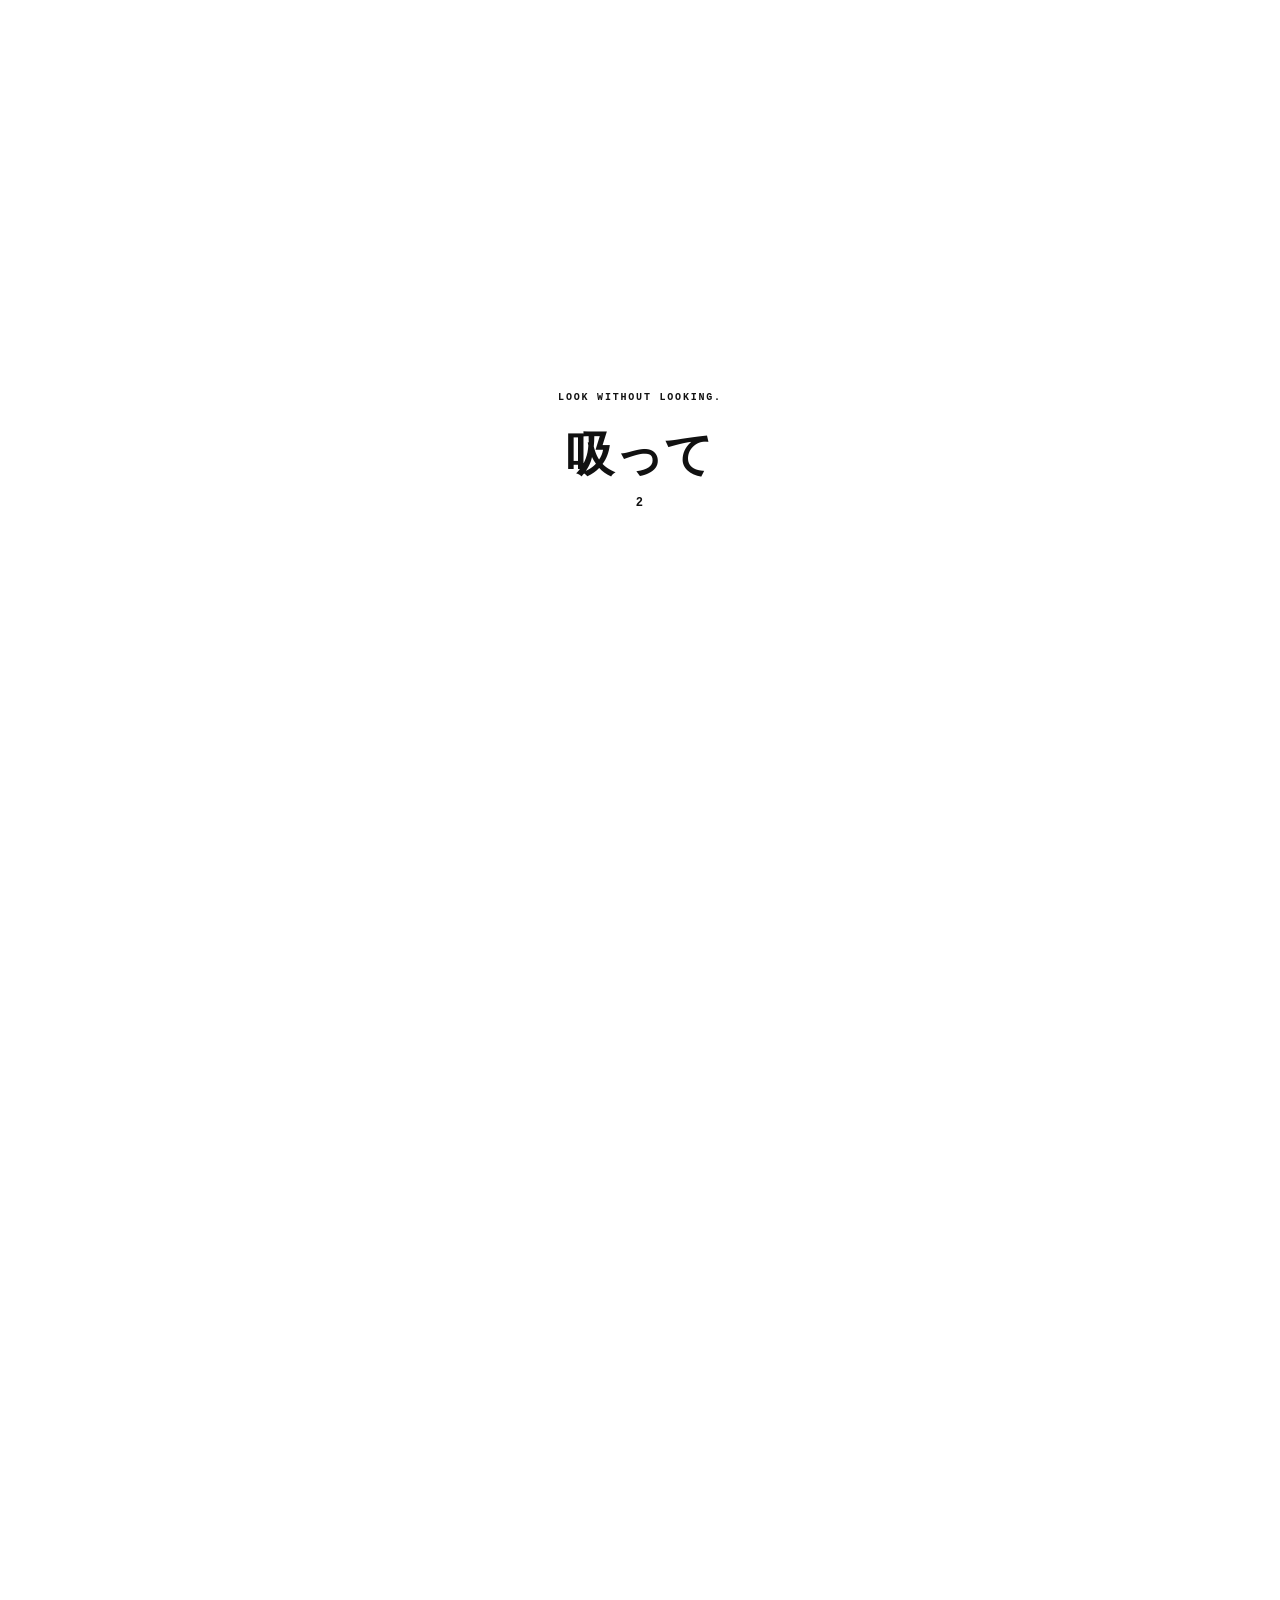
==== onepiece/index.html @ 3b82d376 "Add hidden onepiece field manual" ====
<!doctype html>
<html lang="ja">
<head>
  <meta charset="utf-8">
  <meta name="viewport" content="width=device-width,initial-scale=1,viewport-fit=cover">
  <meta name="robots" content="noindex,nofollow,noarchive,nosnippet,noimageindex">
  <meta name="googlebot" content="noindex,nofollow,noarchive,nosnippet,noimageindex">
  <meta name="referrer" content="no-referrer">
  <title>FIELD MANUAL 001</title>
  <style>
    :root{
      color-scheme: light;
      --ink:#111;
      --paper:#fff;
      --line:#111;
      --muted:#6b6b6b;
    }
    *{box-sizing:border-box}
    html,body{margin:0;min-height:100%;background:#fff;color:var(--ink);font-family:Arial,"Hiragino Kaku Gothic ProN","Yu Gothic",Meiryo,sans-serif}
    body{overflow-x:hidden}
    .breath{
      position:fixed;inset:0;z-index:30;display:grid;place-items:center;
      background:#fff;transition:opacity .45s ease,background .45s ease;
    }
    .breath.compact{
      inset:auto 14px 14px auto;width:auto;height:auto;background:transparent;
      place-items:end;pointer-events:none;
    }
    .breath.done{opacity:0;pointer-events:none}
    .breath-card{text-align:center;min-width:180px}
    .breath.compact .breath-card{text-align:right;min-width:0}
    .signal{font:700 10px/1.2 ui-monospace,SFMono-Regular,Menlo,Consolas,monospace;letter-spacing:.18em;margin-bottom:22px}
    .breath.compact .signal{display:none}
    .phase{font-size:clamp(22px,6vw,44px);font-weight:700;letter-spacing:.02em;transition:transform 1s ease,opacity .25s ease}
    .count{margin-top:12px;font:700 12px/1 ui-monospace,SFMono-Regular,Menlo,Consolas,monospace;letter-spacing:.12em}
    .breath.compact .phase{font-size:13px}
    .breath.compact .count{font-size:10px;margin-top:4px}
    .breath[data-phase="inhale"] .phase{animation:inhale 3s ease-in forwards}
    .breath[data-phase="hold"] .phase{transform:scale(1.08)}
    .breath[data-phase="exhale"] .phase{animation:exhale 7s ease-out forwards}
    @keyframes inhale{from{transform:scale(.92)}to{transform:scale(1.08)}}
    @keyframes exhale{from{transform:scale(1.08)}to{transform:scale(.92)}}

    main{width:min(760px,100%);margin:0 auto;padding:110px 18px 90px;visibility:hidden}
    body.reveal main{visibility:visible}
    .stack{display:flex;flex-direction:column;align-items:center}
    .paper{
      width:min(680px,100%);background:var(--paper);border:1.5px solid var(--line);
      padding:clamp(22px,5vw,46px);box-shadow:0 18px 40px rgba(0,0,0,.12);
      margin:-1px 0 24px;transform:translateY(-125vh) rotate(var(--r,0deg));
      opacity:.98;transition:transform 1.15s cubic-bezier(.17,.89,.32,1.25),box-shadow .45s ease;
      transition-delay:var(--d,0s);
    }
    body.reveal .paper{transform:translateY(0) rotate(var(--r,0deg))}
    .paper:nth-child(2n){margin-left:clamp(0px,4vw,34px)}
    .paper:nth-child(3n){margin-right:clamp(0px,3vw,24px)}
    .kicker{font:700 10px/1.4 ui-monospace,SFMono-Regular,Menlo,Consolas,monospace;letter-spacing:.16em;text-transform:uppercase}
    h1{font-size:clamp(38px,10vw,78px);line-height:.9;margin:16px 0 26px;letter-spacing:-.055em}
    h2{font-size:clamp(25px,6vw,42px);line-height:1.02;margin:10px 0 22px;letter-spacing:-.035em}
    p{font-size:clamp(16px,3.8vw,20px);line-height:1.95;margin:0}
    p+p{margin-top:1em}
    .num{font:700 12px/1 ui-monospace,SFMono-Regular,Menlo,Consolas,monospace;letter-spacing:.15em;margin-bottom:18px}
    .note{font-size:13px;color:var(--muted);line-height:1.75}
    .question{font-size:clamp(31px,8vw,66px);font-weight:700;line-height:1.05;letter-spacing:-.045em}
    .footer{text-align:center;margin-top:26px;font:700 9px/1.5 ui-monospace,SFMono-Regular,Menlo,Consolas,monospace;letter-spacing:.2em}
    @media (max-width:560px){
      main{padding-top:88px}
      .paper{padding:24px 20px;margin-bottom:17px}
      .paper:nth-child(n){margin-left:0;margin-right:0}
    }
    @media (prefers-reduced-motion:reduce){
      .phase{animation:none!important}
      .paper{transition:opacity .3s ease;transform:none!important;opacity:0}
      body.reveal .paper{opacity:1}
    }
  </style>
</head>
<body>
  <div class="breath" id="breath" data-phase="inhale" aria-live="polite">
    <div class="breath-card">
      <div class="signal">LOOK WITHOUT LOOKING.</div>
      <div class="phase" id="phase">吸って</div>
      <div class="count" id="count">3</div>
    </div>
  </div>

  <main aria-label="FIELD MANUAL 001">
    <div class="stack">
      <section class="paper" style="--r:-1.3deg;--d:.02s">
        <div class="kicker">THE PAN / FIELD MANUAL 001</div>
        <h1>HOW TO SEE<br>WHAT IS<br>ALREADY THERE</h1>
        <p>見えていないものを見る練習。</p>
      </section>

      <section class="paper" style="--r:1.1deg;--d:.12s">
        <div class="num">01 / BORDER</div>
        <h2>ものと、それ以外の境界を見る。</h2>
        <p>まず、ひとつ物を選ぶ。生き物でも、無生物的な物体でもいい。電柱、灰皿、椅子、テーブル、植物、手、顔。</p>
        <p>物そのものを凝視するのではなく、<strong>物の輪郭のすぐ外側</strong>を見る。「もの」と「それ以外」が接している境目に意識を置く。</p>
      </section>

      <section class="paper" style="--r:-.7deg;--d:.22s">
        <div class="num">02 / WAIT</div>
        <h2>見続ける。</h2>
        <p>しばらく見続けると、輪郭のまわりにごく薄い揺らぎが見えてくることがある。</p>
        <p>熱気のようでも、空気の層のようでもあり、ときには<strong>かなり薄い虹色</strong>のにじみのようにも見える。</p>
        <p>見ようと力むと逃げる。見るというより、気づく。</p>
      </section>

      <section class="paper" style="--r:1.6deg;--d:.32s">
        <div class="num">03 / DIFFERENCE</div>
        <h2>対象によって、揺らぎ方が違う。</h2>
        <p>電柱や灰皿、椅子、テーブルのような物体のまわりでは、揺らぎは比較的安定して見える。</p>
        <p>人物ではもっと動的で、変化が速い。</p>
        <p>植物はその中間にいる。ゆっくりと変化するので、最初の観測対象としていちばん追いやすい。</p>
      </section>

      <section class="paper" style="--r:-1.2deg;--d:.42s">
        <div class="num">04 / SKY</div>
        <h2>その目のまま、夜空を見る。</h2>
        <p>輪郭の外側を見る感覚に慣れたら、同じ見方のまま夜空を見る。</p>
        <p>星を探さない。まず、空の中で<strong>揺らぎが動いている場所</strong>を探す。</p>
        <p>空そのものではなく、空の癖を見る。</p>
      </section>

      <section class="paper" style="--r:.8deg;--d:.52s">
        <div class="num">05 / SIGNAL</div>
        <h2>揺らぎの中心を見る。</h2>
        <p>明らかに揺らぎが動いている場所を見つけたら、その中心へゆっくり目を合わせる。</p>
        <p>そこに、小さな光点があることに気づくことがある。最初は星に見える。</p>
      </section>

      <section class="paper" style="--r:-.4deg;--d:.64s">
        <div class="kicker">OBSERVATION CONTINUES</div>
        <div class="question">でも、よく見ると<br>その星は？</div>
      </section>

      <section class="paper" style="--r:.5deg;--d:.75s">
        <div class="kicker">FIELD NOTE</div>
        <p class="note">見え方には個人差がある。判断を急がず、時刻・方向・動き方・色・周囲の星との位置関係を記録する。観測とは、信じることではなく、気づいたことを残すこと。</p>
      </section>
    </div>
    <div class="footer">THE PAN / SAPPORO / EARTH? / 001</div>
  </main>

  <script>
    const breath = document.getElementById('breath');
    const phase = document.getElementById('phase');
    const count = document.getElementById('count');
    const started = performance.now();

    function stateAt(sec){
      if(sec < 3) return {name:'inhale', label:'吸って', remain:3-sec};
      if(sec < 9) return {name:'hold', label:'止めて', remain:9-sec};
      if(sec < 16) return {name:'exhale', label:'はいて', remain:16-sec};
      return {name:'done', label:'', remain:0};
    }

    let lastName = '';
    function tick(){
      const elapsed = (performance.now()-started)/1000;
      const s = stateAt(elapsed);
      if(s.name !== lastName){
        breath.dataset.phase = s.name;
        phase.textContent = s.label;
        lastName = s.name;
      }
      if(s.name !== 'done') count.textContent = Math.max(1,Math.ceil(s.remain));

      if(elapsed >= 10 && !document.body.classList.contains('reveal')){
        document.body.classList.add('reveal');
        breath.classList.add('compact');
      }
      if(elapsed >= 16){
        breath.classList.add('done');
        return;
      }
      requestAnimationFrame(tick);
    }
    requestAnimationFrame(tick);
  </script>
</body>
</html>
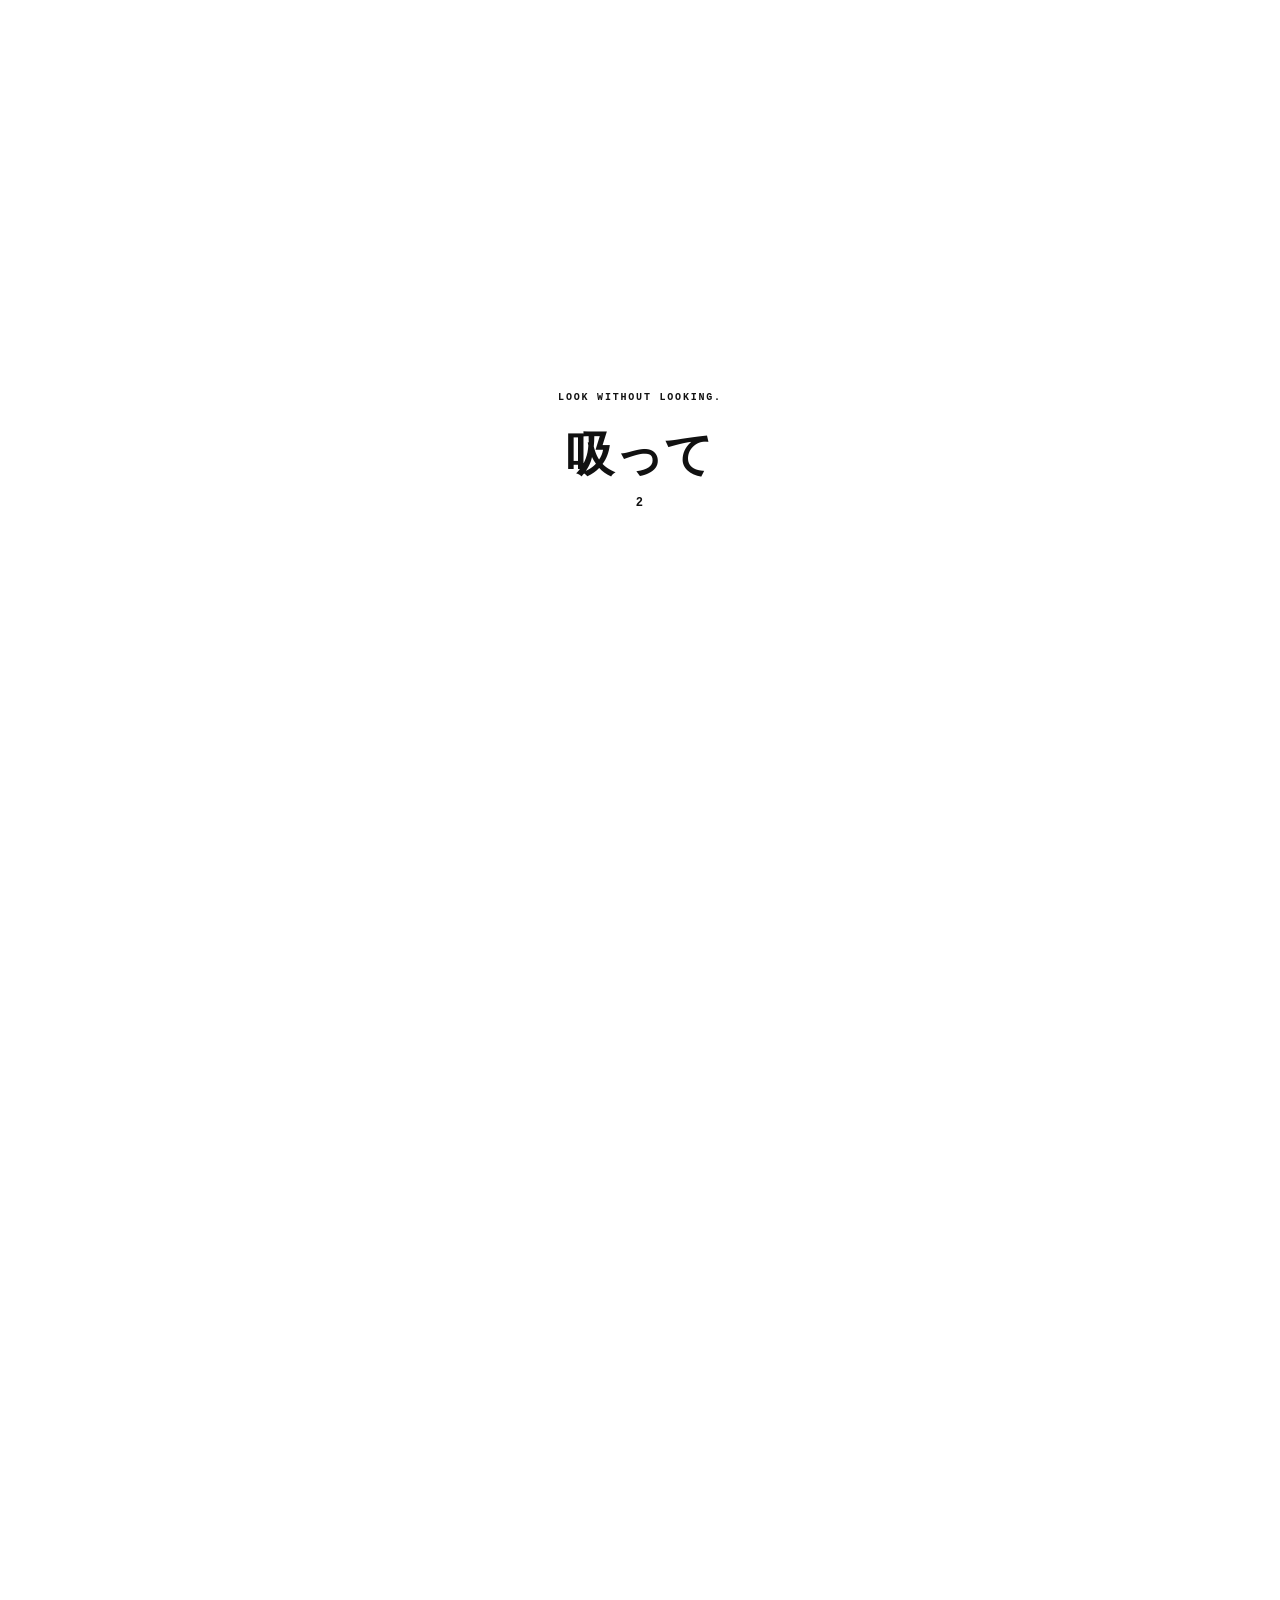
==== commit ff344467: "Add KNOW-HOW 02 cross map" ====
--- a/onepiece/index.html
+++ b/onepiece/index.html
@@ -62,6 +62,34 @@
     .num{font:700 12px/1 ui-monospace,SFMono-Regular,Menlo,Consolas,monospace;letter-spacing:.15em;margin-bottom:18px}
     .note{font-size:13px;color:var(--muted);line-height:1.75}
     .question{font-size:clamp(31px,8vw,66px);font-weight:700;line-height:1.05;letter-spacing:-.045em}
+    .trust-map{
+      position:relative;width:min(420px,82vw);aspect-ratio:1;margin:34px auto 28px;
+      border:2px solid var(--line);border-radius:50%;
+    }
+    .trust-map::before,.trust-map::after{content:"";position:absolute;background:var(--line)}
+    .trust-map::before{width:2px;height:100%;left:50%;top:0;transform:translateX(-50%)}
+    .trust-map::after{height:2px;width:100%;left:0;top:50%;transform:translateY(-50%)}
+    .axis-label{
+      position:absolute;background:#fff;padding:3px 7px;font:700 11px/1.2 ui-monospace,SFMono-Regular,Menlo,Consolas,monospace;
+      letter-spacing:.08em;z-index:2;white-space:nowrap;
+    }
+    .axis-top{left:50%;top:-10px;transform:translateX(-50%)}
+    .axis-bottom{left:50%;bottom:-10px;transform:translateX(-50%)}
+    .axis-left{left:-18px;top:50%;transform:translate(-50%,-50%) rotate(-90deg)}
+    .axis-right{right:-26px;top:50%;transform:translate(50%,-50%) rotate(90deg)}
+    .quadrant{
+      position:absolute;width:44%;font-size:clamp(12px,3.2vw,16px);line-height:1.45;font-weight:700;
+    }
+    .q-tl{left:5%;top:17%;text-align:center}
+    .q-tr{right:5%;top:17%;text-align:center}
+    .q-bl{left:5%;bottom:17%;text-align:center}
+    .q-br{right:5%;bottom:17%;text-align:center}
+    .quadrant small{display:block;margin-top:6px;font:700 10px/1.2 ui-monospace,SFMono-Regular,Menlo,Consolas,monospace;letter-spacing:.14em}
+    .relation{
+      margin:26px auto 4px;text-align:center;font-size:clamp(18px,4.8vw,28px);font-weight:700;line-height:1.45;
+    }
+    .relation .swap{display:block;font-size:1.35em;line-height:1.1;margin:8px 0}
+    .fear-line{margin-top:24px;padding-top:20px;border-top:1px solid var(--line);font-weight:700}
     .footer{text-align:center;margin-top:26px;font:700 9px/1.5 ui-monospace,SFMono-Regular,Menlo,Consolas,monospace;letter-spacing:.2em}
     @media (max-width:560px){
       main{padding-top:88px}
@@ -139,6 +167,31 @@
         <div class="kicker">FIELD NOTE</div>
         <p class="note">見え方には個人差がある。判断を急がず、時刻・方向・動き方・色・周囲の星との位置関係を記録する。観測とは、信じることではなく、気づいたことを残すこと。</p>
       </section>
+
+      <section class="paper" style="--r:-.8deg;--d:.86s">
+        <div class="num">KNOW-HOW 02 / CROSS</div>
+        <h2>知ってる ↔ 知らない<br>信じる ↔ 信じない</h2>
+
+        <div class="trust-map" role="img" aria-label="知ってる・知らない、信じる・信じないの十字座標">
+          <span class="axis-label axis-top">信じる</span>
+          <span class="axis-label axis-bottom">信じない</span>
+          <span class="axis-label axis-left">知ってる</span>
+          <span class="axis-label axis-right">知らない</span>
+
+          <div class="quadrant q-tl">知ってる × 信じる</div>
+          <div class="quadrant q-tr">知らない × 信じる<small>委ね</small></div>
+          <div class="quadrant q-bl">知ってる × 信じない</div>
+          <div class="quadrant q-br">知らない × 信じない<small>恐</small></div>
+        </div>
+
+        <div class="relation">
+          <span>知らない × 信じる（委ね）</span>
+          <span class="swap">⇅</span>
+          <span>知ってる × 信じる</span>
+        </div>
+
+        <p class="fear-line">知らない × 信じない ＝ 恐</p>
+      </section>
     </div>
     <div class="footer">THE PAN / SAPPORO / EARTH? / 001</div>
   </main>
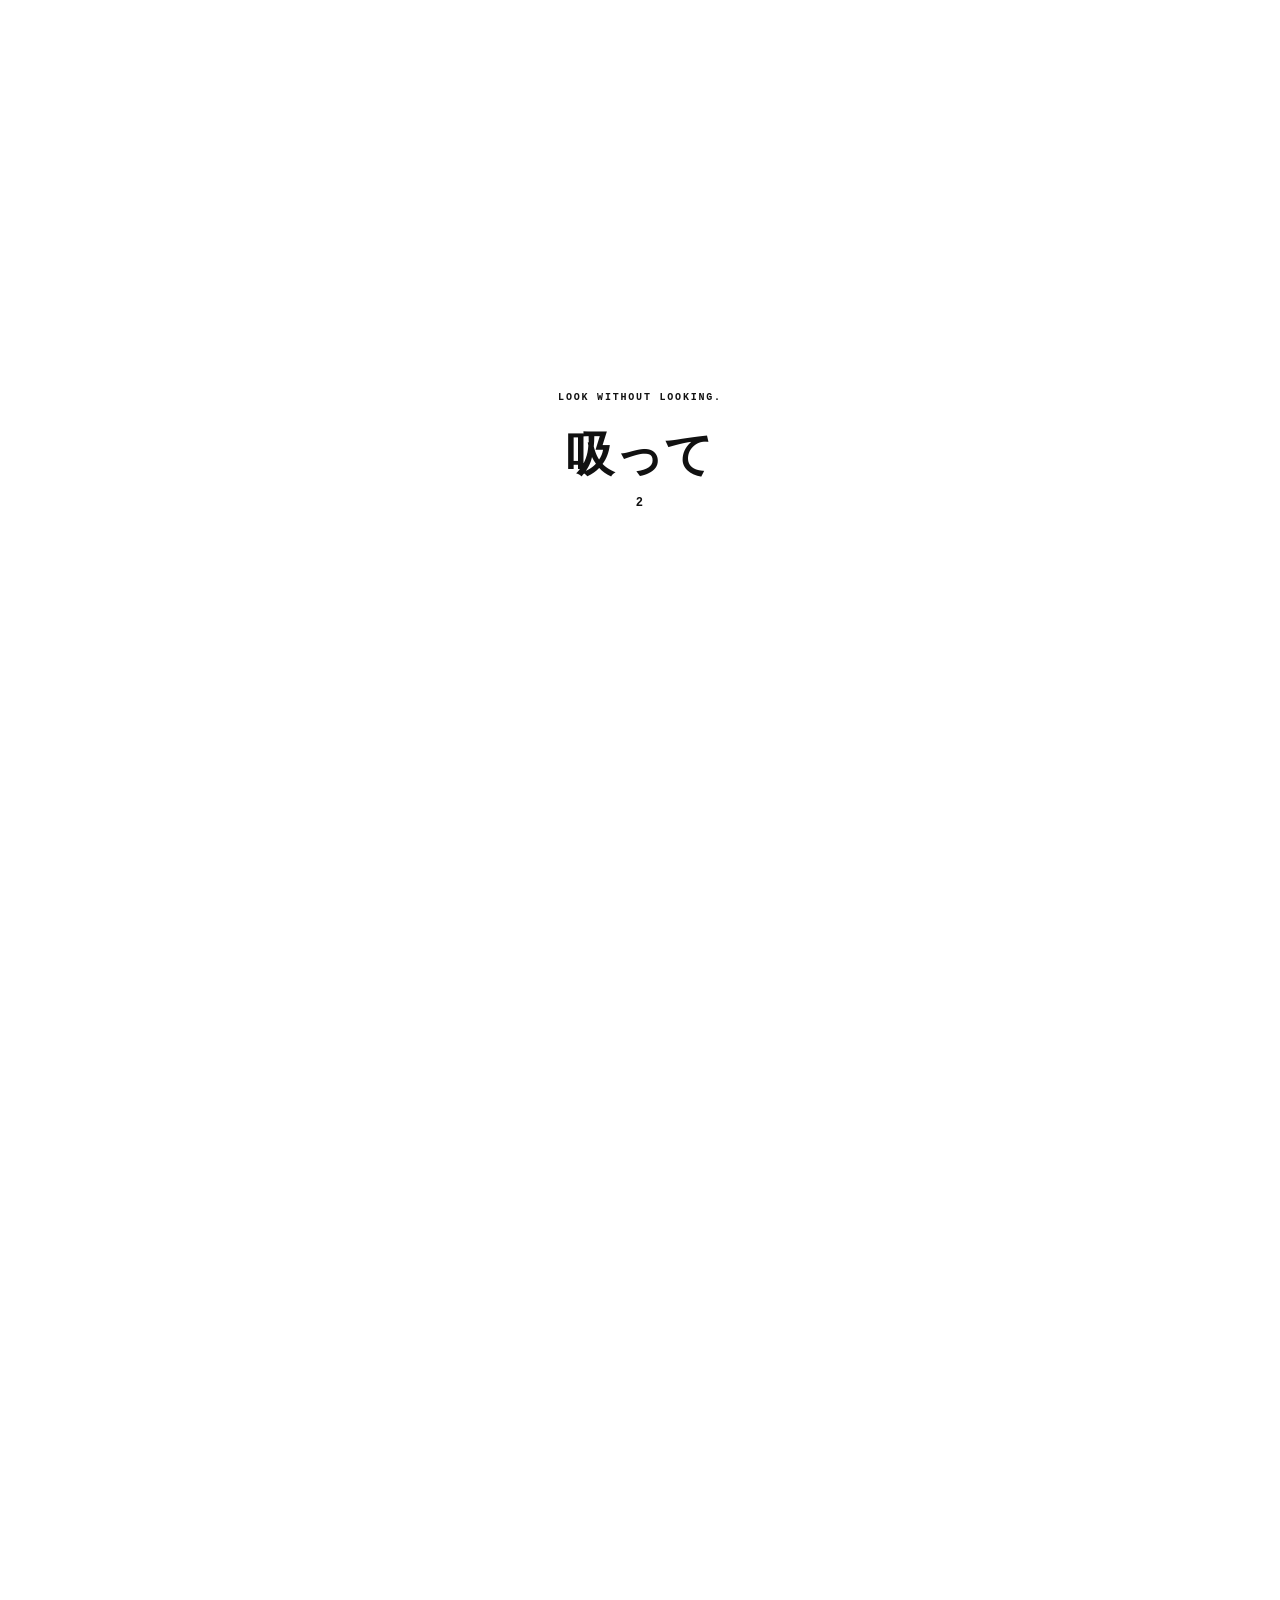
==== commit 95191d4b: "Rename KNOW-HOW 02 as compass for the people map" ====
--- a/onepiece/index.html
+++ b/onepiece/index.html
@@ -169,10 +169,11 @@
       </section>
 
       <section class="paper" style="--r:-.8deg;--d:.86s">
-        <div class="num">KNOW-HOW 02 / CROSS</div>
-        <h2>知ってる ↔ 知らない<br>信じる ↔ 信じない</h2>
-
-        <div class="trust-map" role="img" aria-label="知ってる・知らない、信じる・信じないの十字座標">
+        <div class="num">KNOW-HOW 02 / COMPASS</div>
+        <h2>人つなぎの地図への<br>方位磁針</h2>
+        <p class="note">知ってる ↔ 知らない<br>信じる ↔ 信じない</p>
+
+        <div class="trust-map" role="img" aria-label="人つなぎの地図への方位磁針。知ってる・知らない、信じる・信じないの座標">
           <span class="axis-label axis-top">信じる</span>
           <span class="axis-label axis-bottom">信じない</span>
           <span class="axis-label axis-left">知ってる</span>
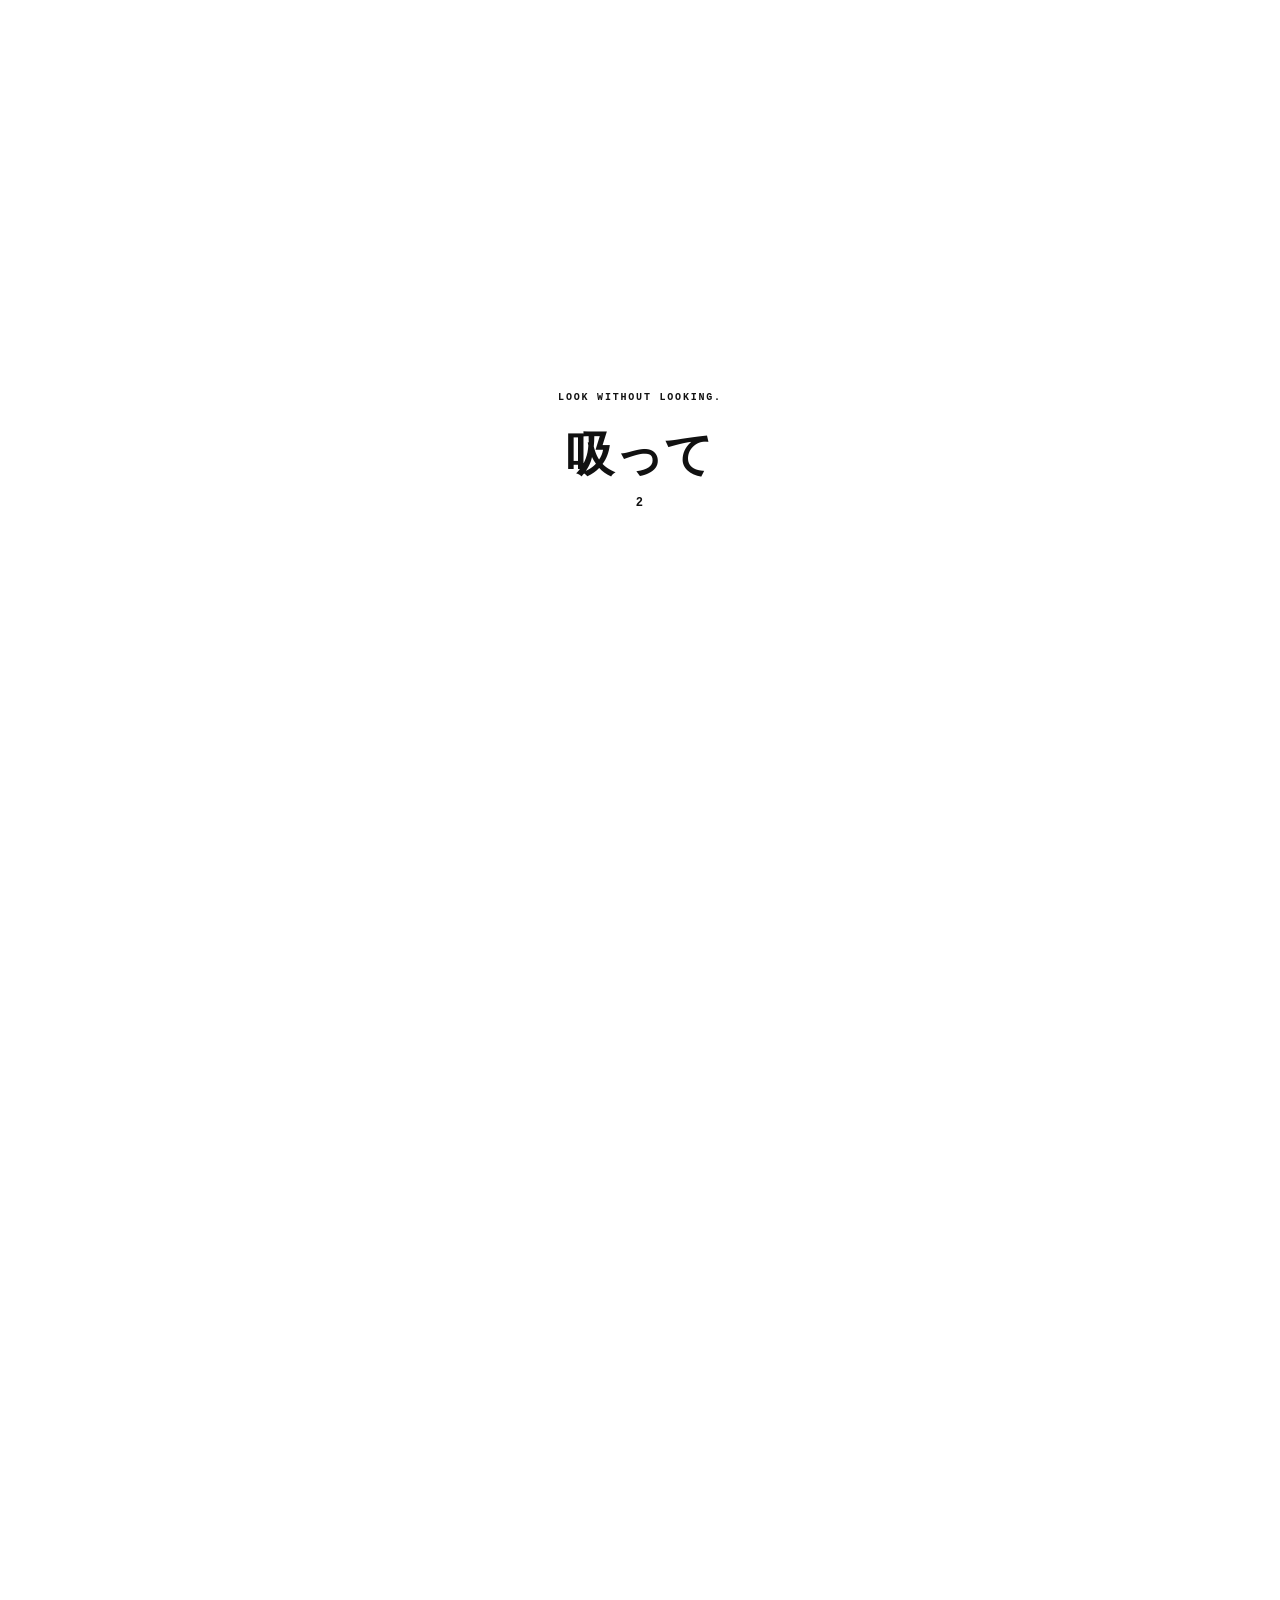
==== commit bced99f4: "Open the intuitive trust quadrant into the universe" ====
--- a/onepiece/index.html
+++ b/onepiece/index.html
@@ -63,12 +63,31 @@
     .note{font-size:13px;color:var(--muted);line-height:1.75}
     .question{font-size:clamp(31px,8vw,66px);font-weight:700;line-height:1.05;letter-spacing:-.045em}
     .trust-map{
-      position:relative;width:min(420px,82vw);aspect-ratio:1;margin:34px auto 28px;
-      border:2px solid var(--line);border-radius:50%;
-    }
-    .trust-map::before,.trust-map::after{content:"";position:absolute;background:var(--line)}
+      position:relative;width:min(420px,82vw);aspect-ratio:1;margin:42px auto 36px;
+      overflow:visible;
+    }
+    .map-ring{
+      position:absolute;inset:0;width:100%;height:100%;overflow:visible;z-index:0;
+    }
+    .map-ring path{fill:none;stroke:var(--line);stroke-width:.55}
+    .trust-map::before,.trust-map::after{content:"";position:absolute;background:var(--line);z-index:1}
     .trust-map::before{width:2px;height:100%;left:50%;top:0;transform:translateX(-50%)}
     .trust-map::after{height:2px;width:100%;left:0;top:50%;transform:translateY(-50%)}
+    .universe-field{
+      position:absolute;right:-17%;top:-16%;width:56%;height:56%;z-index:1;pointer-events:none;
+      font-family:ui-monospace,SFMono-Regular,Menlo,Consolas,monospace;
+    }
+    .universe-field .zone{
+      position:absolute;right:0;top:7%;width:88%;font-size:10px;font-weight:700;line-height:1.45;
+      letter-spacing:.12em;text-align:right;
+    }
+    .universe-field i{position:absolute;font-style:normal;line-height:1}
+    .universe-field i:nth-child(2){right:8%;top:39%;font-size:18px}
+    .universe-field i:nth-child(3){right:33%;top:57%;font-size:9px}
+    .universe-field i:nth-child(4){right:1%;top:73%;font-size:12px}
+    .universe-field i:nth-child(5){right:55%;top:30%;font-size:7px}
+    .universe-field i:nth-child(6){right:68%;top:63%;font-size:15px}
+    .universe-field i:nth-child(7){right:24%;top:88%;font-size:6px}
     .axis-label{
       position:absolute;background:#fff;padding:3px 7px;font:700 11px/1.2 ui-monospace,SFMono-Regular,Menlo,Consolas,monospace;
       letter-spacing:.08em;z-index:2;white-space:nowrap;
@@ -173,11 +192,18 @@
         <h2>人つなぎの地図への<br>方位磁針</h2>
         <p class="note">知ってる ↔ 知らない<br>信じる ↔ 信じない</p>
 
-        <div class="trust-map" role="img" aria-label="人つなぎの地図への方位磁針。知ってる・知らない、信じる・信じないの座標">
+        <div class="trust-map" role="img" aria-label="人つなぎの地図への方位磁針。知らないと信じるが交わる方向だけ、地図の外側へひらいている。">
+          <svg class="map-ring" viewBox="0 0 100 100" aria-hidden="true">
+            <path d="M50 2 A48 48 0 1 0 98 50"></path>
+          </svg>
+          <div class="universe-field" aria-hidden="true">
+            <span class="zone">ここでしか<br>起きえないゾーン</span>
+            <i>✦</i><i>·</i><i>✧</i><i>·</i><i>⊹</i><i>·</i>
+          </div>
           <span class="axis-label axis-top">信じる</span>
           <span class="axis-label axis-bottom">信じない</span>
-          <span class="axis-label axis-left">知ってる</span>
-          <span class="axis-label axis-right">知らない</span>
+          <span class="axis-label axis-left">知ってる / 論理思考・学習</span>
+          <span class="axis-label axis-right">知らない / 直感的思考</span>
 
           <div class="quadrant q-tl">知ってる × 信じる</div>
           <div class="quadrant q-tr">知らない × 信じる<small>委ね</small></div>
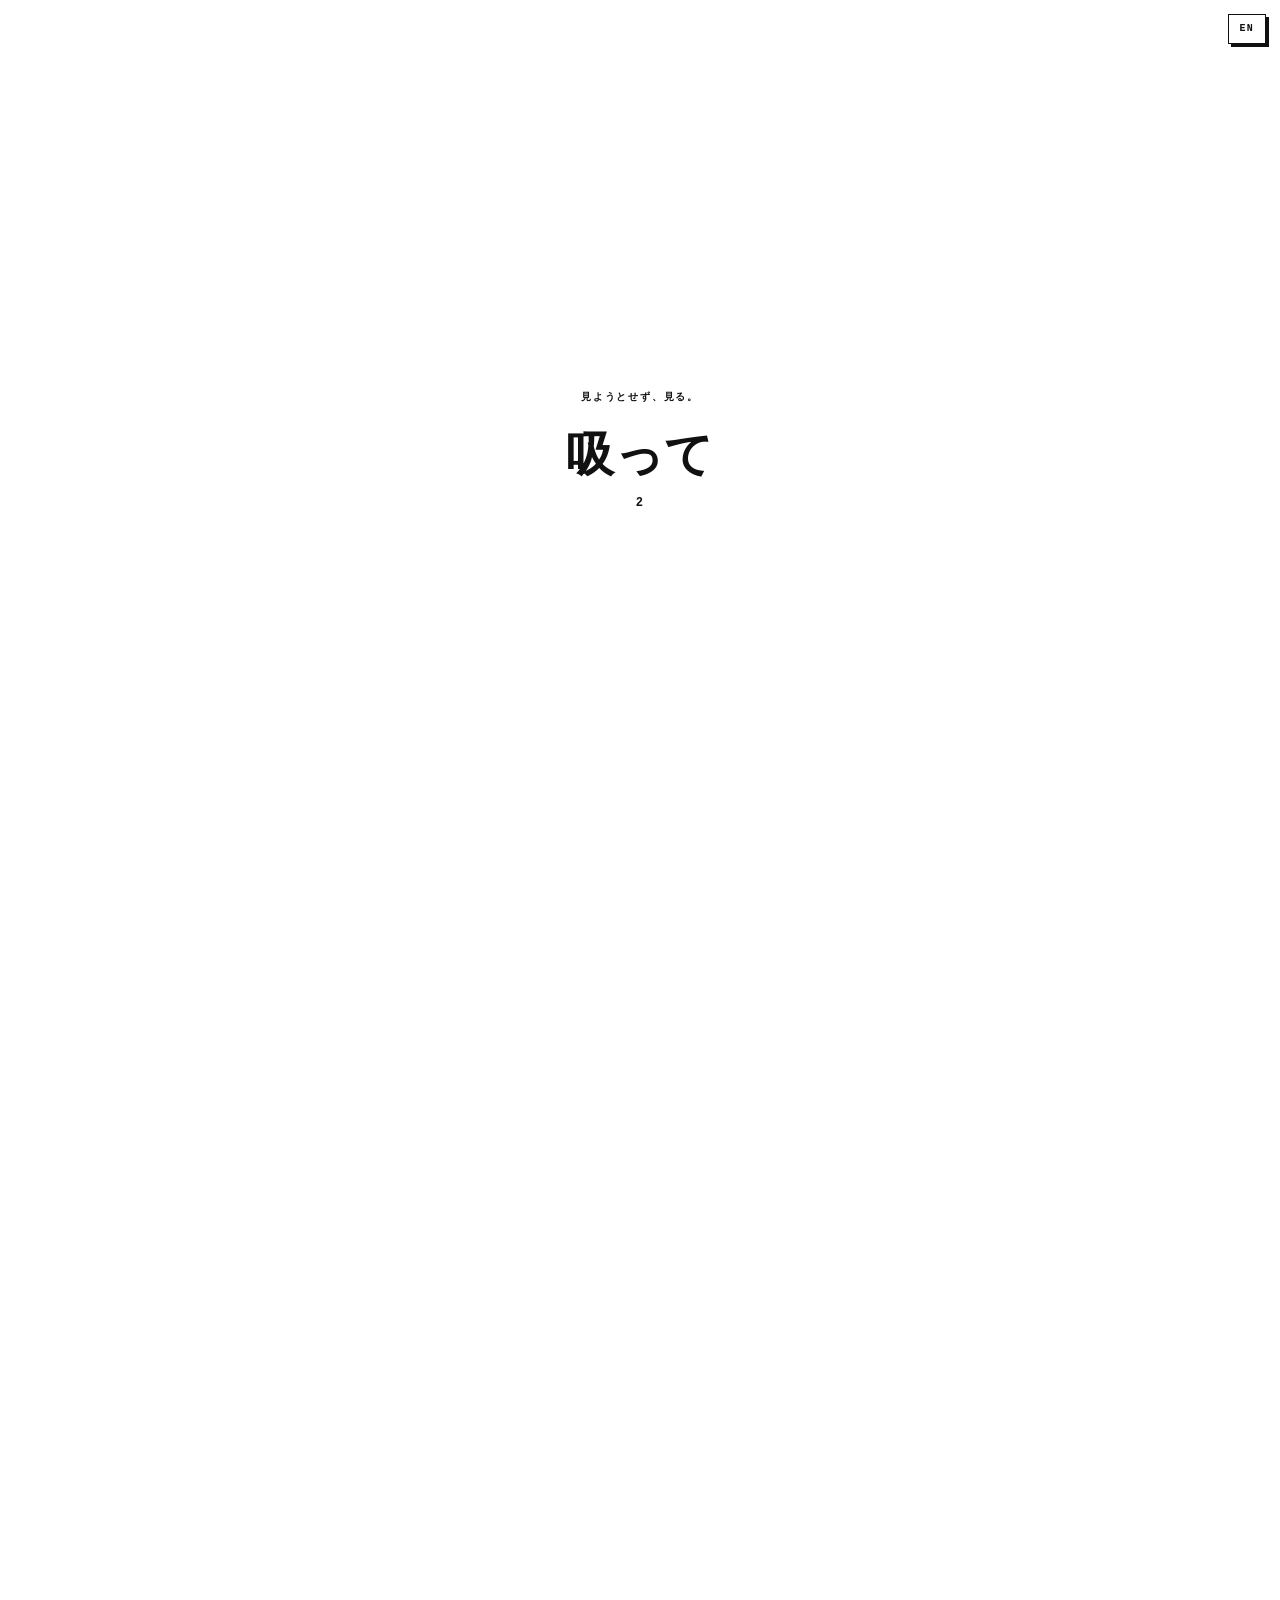
==== commit 625a7272: "Add Japanese English language toggle to ONEPIECE" ====
--- a/onepiece/index.html
+++ b/onepiece/index.html
@@ -18,6 +18,12 @@
     *{box-sizing:border-box}
     html,body{margin:0;min-height:100%;background:#fff;color:var(--ink);font-family:Arial,"Hiragino Kaku Gothic ProN","Yu Gothic",Meiryo,sans-serif}
     body{overflow-x:hidden}
+    .lang-toggle{
+      position:fixed;top:14px;right:14px;z-index:60;border:1.5px solid var(--line);background:#fff;color:var(--ink);
+      padding:9px 11px;font:700 10px/1 ui-monospace,SFMono-Regular,Menlo,Consolas,monospace;
+      letter-spacing:.12em;cursor:pointer;box-shadow:3px 3px 0 var(--line);
+    }
+    .lang-toggle:active{transform:translate(2px,2px);box-shadow:1px 1px 0 var(--line)}
     .breath{
       position:fixed;inset:0;z-index:30;display:grid;place-items:center;
       background:#fff;transition:opacity .45s ease,background .45s ease;
@@ -123,9 +129,10 @@
   </style>
 </head>
 <body>
+  <button class="lang-toggle" id="lang-toggle" type="button" aria-label="Switch language">EN</button>
   <div class="breath" id="breath" data-phase="inhale" aria-live="polite">
     <div class="breath-card">
-      <div class="signal">LOOK WITHOUT LOOKING.</div>
+      <div class="signal" data-i18n="signal">見ようとせず、見る。</div>
       <div class="phase" id="phase">吸って</div>
       <div class="count" id="count">3</div>
     </div>
@@ -136,113 +143,220 @@
       <section class="paper" style="--r:-1.3deg;--d:.02s">
         <div class="kicker">THE PAN / FIELD MANUAL 001</div>
         <h1>HOW TO SEE<br>WHAT IS<br>ALREADY THERE</h1>
-        <p>見えていないものを見る練習。</p>
+        <p data-i18n="intro">見えていないものを見る練習。</p>
       </section>
 
       <section class="paper" style="--r:1.1deg;--d:.12s">
         <div class="num">01 / BORDER</div>
-        <h2>ものと、それ以外の境界を見る。</h2>
-        <p>まず、ひとつ物を選ぶ。生き物でも、無生物的な物体でもいい。電柱、灰皿、椅子、テーブル、植物、手、顔。</p>
-        <p>物そのものを凝視するのではなく、<strong>物の輪郭のすぐ外側</strong>を見る。「もの」と「それ以外」が接している境目に意識を置く。</p>
+        <h2 data-i18n="borderTitle">ものと、それ以外の境界を見る。</h2>
+        <p data-i18n="borderP1">まず、ひとつ物を選ぶ。生き物でも、無生物的な物体でもいい。電柱、灰皿、椅子、テーブル、植物、手、顔。</p>
+        <p data-i18n="borderP2">物そのものを凝視するのではなく、<strong>物の輪郭のすぐ外側</strong>を見る。「もの」と「それ以外」が接している境目に意識を置く。</p>
       </section>
 
       <section class="paper" style="--r:-.7deg;--d:.22s">
         <div class="num">02 / WAIT</div>
-        <h2>見続ける。</h2>
-        <p>しばらく見続けると、輪郭のまわりにごく薄い揺らぎが見えてくることがある。</p>
-        <p>熱気のようでも、空気の層のようでもあり、ときには<strong>かなり薄い虹色</strong>のにじみのようにも見える。</p>
-        <p>見ようと力むと逃げる。見るというより、気づく。</p>
+        <h2 data-i18n="waitTitle">見続ける。</h2>
+        <p data-i18n="waitP1">しばらく見続けると、輪郭のまわりにごく薄い揺らぎが見えてくることがある。</p>
+        <p data-i18n="waitP2">熱気のようでも、空気の層のようでもあり、ときには<strong>かなり薄い虹色</strong>のにじみのようにも見える。</p>
+        <p data-i18n="waitP3">見ようと力むと逃げる。見るというより、気づく。</p>
       </section>
 
       <section class="paper" style="--r:1.6deg;--d:.32s">
         <div class="num">03 / DIFFERENCE</div>
-        <h2>対象によって、揺らぎ方が違う。</h2>
-        <p>電柱や灰皿、椅子、テーブルのような物体のまわりでは、揺らぎは比較的安定して見える。</p>
-        <p>人物ではもっと動的で、変化が速い。</p>
-        <p>植物はその中間にいる。ゆっくりと変化するので、最初の観測対象としていちばん追いやすい。</p>
+        <h2 data-i18n="differenceTitle">対象によって、揺らぎ方が違う。</h2>
+        <p data-i18n="differenceP1">電柱や灰皿、椅子、テーブルのような物体のまわりでは、揺らぎは比較的安定して見える。</p>
+        <p data-i18n="differenceP2">人物ではもっと動的で、変化が速い。</p>
+        <p data-i18n="differenceP3">植物はその中間にいる。ゆっくりと変化するので、最初の観測対象としていちばん追いやすい。</p>
       </section>
 
       <section class="paper" style="--r:-1.2deg;--d:.42s">
         <div class="num">04 / SKY</div>
-        <h2>その目のまま、夜空を見る。</h2>
-        <p>輪郭の外側を見る感覚に慣れたら、同じ見方のまま夜空を見る。</p>
-        <p>星を探さない。まず、空の中で<strong>揺らぎが動いている場所</strong>を探す。</p>
-        <p>空そのものではなく、空の癖を見る。</p>
+        <h2 data-i18n="skyTitle">その目のまま、夜空を見る。</h2>
+        <p data-i18n="skyP1">輪郭の外側を見る感覚に慣れたら、同じ見方のまま夜空を見る。</p>
+        <p data-i18n="skyP2">星を探さない。まず、空の中で<strong>揺らぎが動いている場所</strong>を探す。</p>
+        <p data-i18n="skyP3">空そのものではなく、空の癖を見る。</p>
       </section>
 
       <section class="paper" style="--r:.8deg;--d:.52s">
         <div class="num">05 / SIGNAL</div>
-        <h2>揺らぎの中心を見る。</h2>
-        <p>明らかに揺らぎが動いている場所を見つけたら、その中心へゆっくり目を合わせる。</p>
-        <p>そこに、小さな光点があることに気づくことがある。最初は星に見える。</p>
+        <h2 data-i18n="signalTitle">揺らぎの中心を見る。</h2>
+        <p data-i18n="signalP1">明らかに揺らぎが動いている場所を見つけたら、その中心へゆっくり目を合わせる。</p>
+        <p data-i18n="signalP2">そこに、小さな光点があることに気づくことがある。最初は星に見える。</p>
       </section>
 
       <section class="paper" style="--r:-.4deg;--d:.64s">
         <div class="kicker">OBSERVATION CONTINUES</div>
-        <div class="question">でも、よく見ると<br>その星は？</div>
+        <div class="question" data-i18n="question">でも、よく見ると<br>その星は？</div>
       </section>
 
       <section class="paper" style="--r:.5deg;--d:.75s">
         <div class="kicker">FIELD NOTE</div>
-        <p class="note">見え方には個人差がある。判断を急がず、時刻・方向・動き方・色・周囲の星との位置関係を記録する。観測とは、信じることではなく、気づいたことを残すこと。</p>
+        <p class="note" data-i18n="fieldNote">見え方には個人差がある。判断を急がず、時刻・方向・動き方・色・周囲の星との位置関係を記録する。観測とは、信じることではなく、気づいたことを残すこと。</p>
       </section>
 
       <section class="paper" style="--r:-.8deg;--d:.86s">
         <div class="num">KNOW-HOW 02 / COMPASS</div>
-        <h2>人つなぎの地図への<br>方位磁針</h2>
-        <p class="note">知ってる ↔ 知らない<br>信じる ↔ 信じない</p>
+        <h2 data-i18n="compassTitle">人つなぎの地図への<br>方位磁針</h2>
+        <p class="note" data-i18n="compassAxes">知ってる ↔ 知らない<br>信じる ↔ 信じない</p>
 
         <div class="trust-map" role="img" aria-label="人つなぎの地図への方位磁針。知らないと信じるが交わる方向だけ、地図の外側へひらいている。">
           <svg class="map-ring" viewBox="0 0 100 100" aria-hidden="true">
             <path d="M50 2 A48 48 0 1 0 98 50"></path>
           </svg>
           <div class="universe-field" aria-hidden="true">
-            <span class="zone">ここでしか<br>起きえないゾーン</span>
+            <span class="zone" data-i18n="zone">ここでしか<br>起きえないゾーン</span>
             <i>✦</i><i>·</i><i>✧</i><i>·</i><i>⊹</i><i>·</i>
           </div>
-          <span class="axis-label axis-top">信じる</span>
-          <span class="axis-label axis-bottom">信じない</span>
-          <span class="axis-label axis-left">知ってる / 論理思考・学習</span>
-          <span class="axis-label axis-right">知らない / 直感的思考</span>
-
-          <div class="quadrant q-tl">知ってる × 信じる</div>
-          <div class="quadrant q-tr">知らない × 信じる<small>委ね</small></div>
-          <div class="quadrant q-bl">知ってる × 信じない</div>
-          <div class="quadrant q-br">知らない × 信じない<small>恐</small></div>
+          <span class="axis-label axis-top" data-i18n="believe">信じる</span>
+          <span class="axis-label axis-bottom" data-i18n="notBelieve">信じない</span>
+          <span class="axis-label axis-left" data-i18n="knownSide">知ってる / 論理思考・学習</span>
+          <span class="axis-label axis-right" data-i18n="unknownSide">知らない / 直感的思考</span>
+
+          <div class="quadrant q-tl" data-i18n="knownBelieve">知ってる × 信じる</div>
+          <div class="quadrant q-tr" data-i18n="unknownBelieve">知らない × 信じる<small>委ね</small></div>
+          <div class="quadrant q-bl" data-i18n="knownNotBelieve">知ってる × 信じない</div>
+          <div class="quadrant q-br" data-i18n="unknownNotBelieve">知らない × 信じない<small>恐</small></div>
         </div>
 
         <div class="relation">
-          <span>知らない × 信じる（委ね）</span>
+          <span data-i18n="relationTop">知らない × 信じる（委ね）</span>
           <span class="swap">⇅</span>
-          <span>知ってる × 信じる</span>
+          <span data-i18n="relationBottom">知ってる × 信じる</span>
         </div>
 
-        <p class="fear-line">知らない × 信じない ＝ 恐</p>
+        <p class="fear-line" data-i18n="fearLine">知らない × 信じない ＝ 恐</p>
       </section>
     </div>
     <div class="footer">THE PAN / SAPPORO / EARTH? / 001</div>
   </main>
 
   <script>
+    const translations = {
+      ja: {
+        signal: '見ようとせず、見る。',
+        intro: '見えていないものを見る練習。',
+        borderTitle: 'ものと、それ以外の境界を見る。',
+        borderP1: 'まず、ひとつ物を選ぶ。生き物でも、無生物的な物体でもいい。電柱、灰皿、椅子、テーブル、植物、手、顔。',
+        borderP2: '物そのものを凝視するのではなく、<strong>物の輪郭のすぐ外側</strong>を見る。「もの」と「それ以外」が接している境目に意識を置く。',
+        waitTitle: '見続ける。',
+        waitP1: 'しばらく見続けると、輪郭のまわりにごく薄い揺らぎが見えてくることがある。',
+        waitP2: '熱気のようでも、空気の層のようでもあり、ときには<strong>かなり薄い虹色</strong>のにじみのようにも見える。',
+        waitP3: '見ようと力むと逃げる。見るというより、気づく。',
+        differenceTitle: '対象によって、揺らぎ方が違う。',
+        differenceP1: '電柱や灰皿、椅子、テーブルのような物体のまわりでは、揺らぎは比較的安定して見える。',
+        differenceP2: '人物ではもっと動的で、変化が速い。',
+        differenceP3: '植物はその中間にいる。ゆっくりと変化するので、最初の観測対象としていちばん追いやすい。',
+        skyTitle: 'その目のまま、夜空を見る。',
+        skyP1: '輪郭の外側を見る感覚に慣れたら、同じ見方のまま夜空を見る。',
+        skyP2: '星を探さない。まず、空の中で<strong>揺らぎが動いている場所</strong>を探す。',
+        skyP3: '空そのものではなく、空の癖を見る。',
+        signalTitle: '揺らぎの中心を見る。',
+        signalP1: '明らかに揺らぎが動いている場所を見つけたら、その中心へゆっくり目を合わせる。',
+        signalP2: 'そこに、小さな光点があることに気づくことがある。最初は星に見える。',
+        question: 'でも、よく見ると<br>その星は？',
+        fieldNote: '見え方には個人差がある。判断を急がず、時刻・方向・動き方・色・周囲の星との位置関係を記録する。観測とは、信じることではなく、気づいたことを残すこと。',
+        compassTitle: '人つなぎの地図への<br>方位磁針',
+        compassAxes: '知ってる ↔ 知らない<br>信じる ↔ 信じない',
+        zone: 'ここでしか<br>起きえないゾーン',
+        believe: '信じる',
+        notBelieve: '信じない',
+        knownSide: '知ってる / 論理思考・学習',
+        unknownSide: '知らない / 直感的思考',
+        knownBelieve: '知ってる × 信じる',
+        unknownBelieve: '知らない × 信じる<small>委ね</small>',
+        knownNotBelieve: '知ってる × 信じない',
+        unknownNotBelieve: '知らない × 信じない<small>恐</small>',
+        relationTop: '知らない × 信じる（委ね）',
+        relationBottom: '知ってる × 信じる',
+        fearLine: '知らない × 信じない ＝ 恐'
+      },
+      en: {
+        signal: 'LOOK WITHOUT LOOKING.',
+        intro: 'A practice for seeing what you do not yet see.',
+        borderTitle: 'Look at the boundary between a thing and everything else.',
+        borderP1: 'Choose one thing. It can be living or inanimate: a utility pole, ashtray, chair, table, plant, hand, face.',
+        borderP2: 'Do not stare at the object itself. Look <strong>just outside its outline</strong>. Place your attention where “the thing” meets “everything else.”',
+        waitTitle: 'Keep looking.',
+        waitP1: 'After a while, you may begin to notice an extremely faint shimmer around the outline.',
+        waitP2: 'It may look like heat, a layer of air, or sometimes a <strong>very faint rainbow-like</strong> haze.',
+        waitP3: 'Strain to see it and it slips away. Do not force the seeing. Notice.',
+        differenceTitle: 'The shimmer behaves differently around different things.',
+        differenceP1: 'Around objects such as utility poles, ashtrays, chairs, and tables, the shimmer tends to appear relatively stable.',
+        differenceP2: 'Around people it is more dynamic, changing quickly.',
+        differenceP3: 'Plants sit somewhere between. They change slowly, which makes them one of the easiest places to begin observing.',
+        skyTitle: 'With the same eyes, look at the night sky.',
+        skyP1: 'Once you are used to looking just outside an outline, carry the same way of seeing into the night sky.',
+        skyP2: 'Do not search for stars. First, look for <strong>places where the shimmer is moving</strong>.',
+        skyP3: 'Do not look at the sky itself. Look for the sky’s habits.',
+        signalTitle: 'Look at the center of the shimmer.',
+        signalP1: 'When you find a place where the shimmer is clearly moving, slowly bring your eyes toward its center.',
+        signalP2: 'You may notice a tiny point of light there. At first, it looks like a star.',
+        question: 'But if you look closely,<br>is that really a star?',
+        fieldNote: 'What people see varies. Do not rush to a conclusion. Record the time, direction, movement, color, and position relative to nearby stars. Observation is not belief. It is leaving a record of what you noticed.',
+        compassTitle: 'A COMPASS FOR THE MAP<br>THAT CONNECTS PEOPLE',
+        compassAxes: 'KNOW ↔ DON’T KNOW<br>BELIEVE ↔ DON’T BELIEVE',
+        zone: 'A ZONE WHERE THIS<br>CAN ONLY HAPPEN',
+        believe: 'BELIEVE',
+        notBelieve: 'DON’T BELIEVE',
+        knownSide: 'KNOW / LOGIC & LEARNING',
+        unknownSide: 'DON’T KNOW / INTUITIVE THINKING',
+        knownBelieve: 'KNOW × BELIEVE',
+        unknownBelieve: 'DON’T KNOW × BELIEVE<small>SURRENDER</small>',
+        knownNotBelieve: 'KNOW × DON’T BELIEVE',
+        unknownNotBelieve: 'DON’T KNOW × DON’T BELIEVE<small>FEAR</small>',
+        relationTop: 'DON’T KNOW × BELIEVE (SURRENDER)',
+        relationBottom: 'KNOW × BELIEVE',
+        fearLine: 'DON’T KNOW × DON’T BELIEVE = FEAR'
+      }
+    };
+
+    const langToggle = document.getElementById('lang-toggle');
+    let currentLang = localStorage.getItem('onepiece-lang') === 'en' ? 'en' : 'ja';
+
+    function applyLanguage(lang){
+      currentLang = lang;
+      document.documentElement.lang = lang;
+      document.querySelectorAll('[data-i18n]').forEach(node => {
+        const value = translations[lang][node.dataset.i18n];
+        if(value != null) node.innerHTML = value;
+      });
+      const map = document.querySelector('.trust-map');
+      if(map){
+        map.setAttribute('aria-label', lang === 'ja'
+          ? '人つなぎの地図への方位磁針。知らないと信じるが交わる方向だけ、地図の外側へひらいている。'
+          : 'A compass for the map that connects people. Only the direction where not knowing meets believing opens beyond the map.');
+      }
+      langToggle.textContent = lang === 'ja' ? 'EN' : '日本語';
+      langToggle.setAttribute('aria-label', lang === 'ja' ? 'Switch to English' : '日本語に切り替える');
+      localStorage.setItem('onepiece-lang', lang);
+      if(lastName && lastName !== 'done') phase.textContent = phaseLabels[lang][lastName];
+    }
+
     const breath = document.getElementById('breath');
     const phase = document.getElementById('phase');
     const count = document.getElementById('count');
+    const phaseLabels = {
+      ja: { inhale:'吸って', hold:'止めて', exhale:'はいて' },
+      en: { inhale:'INHALE', hold:'HOLD', exhale:'EXHALE' }
+    };
     const started = performance.now();
 
     function stateAt(sec){
-      if(sec < 3) return {name:'inhale', label:'吸って', remain:3-sec};
-      if(sec < 9) return {name:'hold', label:'止めて', remain:9-sec};
-      if(sec < 16) return {name:'exhale', label:'はいて', remain:16-sec};
-      return {name:'done', label:'', remain:0};
+      if(sec < 3) return {name:'inhale', remain:3-sec};
+      if(sec < 9) return {name:'hold', remain:9-sec};
+      if(sec < 16) return {name:'exhale', remain:16-sec};
+      return {name:'done', remain:0};
     }
 
     let lastName = '';
+    langToggle.addEventListener('click', () => applyLanguage(currentLang === 'ja' ? 'en' : 'ja'));
+    applyLanguage(currentLang);
     function tick(){
       const elapsed = (performance.now()-started)/1000;
       const s = stateAt(elapsed);
       if(s.name !== lastName){
         breath.dataset.phase = s.name;
-        phase.textContent = s.label;
+        phase.textContent = phaseLabels[currentLang][s.name];
         lastName = s.name;
       }
       if(s.name !== 'done') count.textContent = Math.max(1,Math.ceil(s.remain));
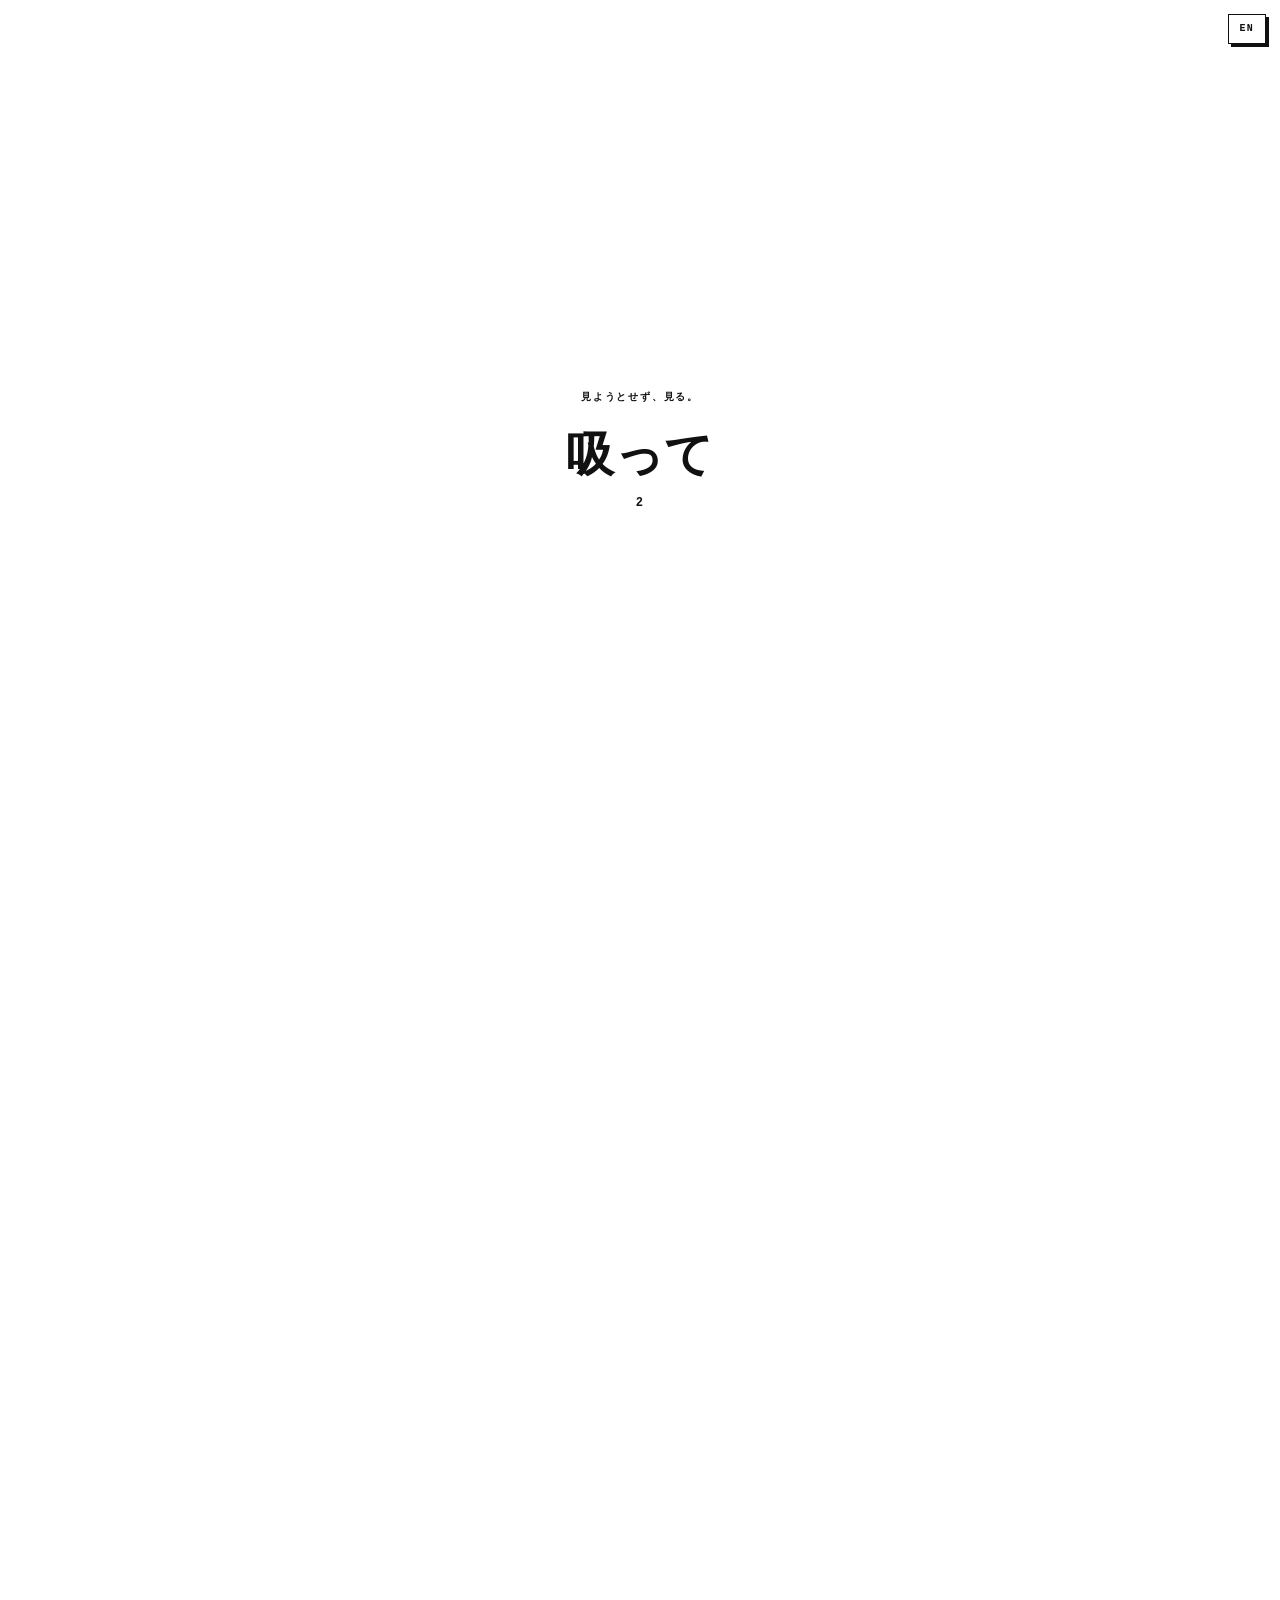
==== commit 35c1e75e: "style: refine editorial body typography" ====
--- a/onepiece/index.html
+++ b/onepiece/index.html
@@ -16,7 +16,7 @@
       --muted:#6b6b6b;
     }
     *{box-sizing:border-box}
-    html,body{margin:0;min-height:100%;background:#fff;color:var(--ink);font-family:Arial,"Hiragino Kaku Gothic ProN","Yu Gothic",Meiryo,sans-serif}
+    html,body{margin:0;min-height:100%;background:#fff;color:var(--ink);font-family:HelveticaNeue,"Helvetica Neue",Helvetica,Arial,"Yu Gothic","Hiragino Kaku Gothic ProN",Meiryo,sans-serif;font-feature-settings:"palt" 1;font-kerning:normal;letter-spacing:normal;text-rendering:optimizeLegibility}
     body{overflow-x:hidden}
     .lang-toggle{
       position:fixed;top:14px;right:14px;z-index:60;border:1.5px solid var(--line);background:#fff;color:var(--ink);
@@ -63,7 +63,7 @@
     .kicker{font:700 10px/1.4 ui-monospace,SFMono-Regular,Menlo,Consolas,monospace;letter-spacing:.16em;text-transform:uppercase}
     h1{font-size:clamp(38px,10vw,78px);line-height:.9;margin:16px 0 26px;letter-spacing:-.055em}
     h2{font-size:clamp(25px,6vw,42px);line-height:1.02;margin:10px 0 22px;letter-spacing:-.035em}
-    p{font-size:clamp(16px,3.8vw,20px);line-height:1.95;margin:0}
+    p{font-size:clamp(16px,3.8vw,20px);line-height:1.75;margin:0}
     p+p{margin-top:1em}
     .num{font:700 12px/1 ui-monospace,SFMono-Regular,Menlo,Consolas,monospace;letter-spacing:.15em;margin-bottom:18px}
     .note{font-size:13px;color:var(--muted);line-height:1.75}
